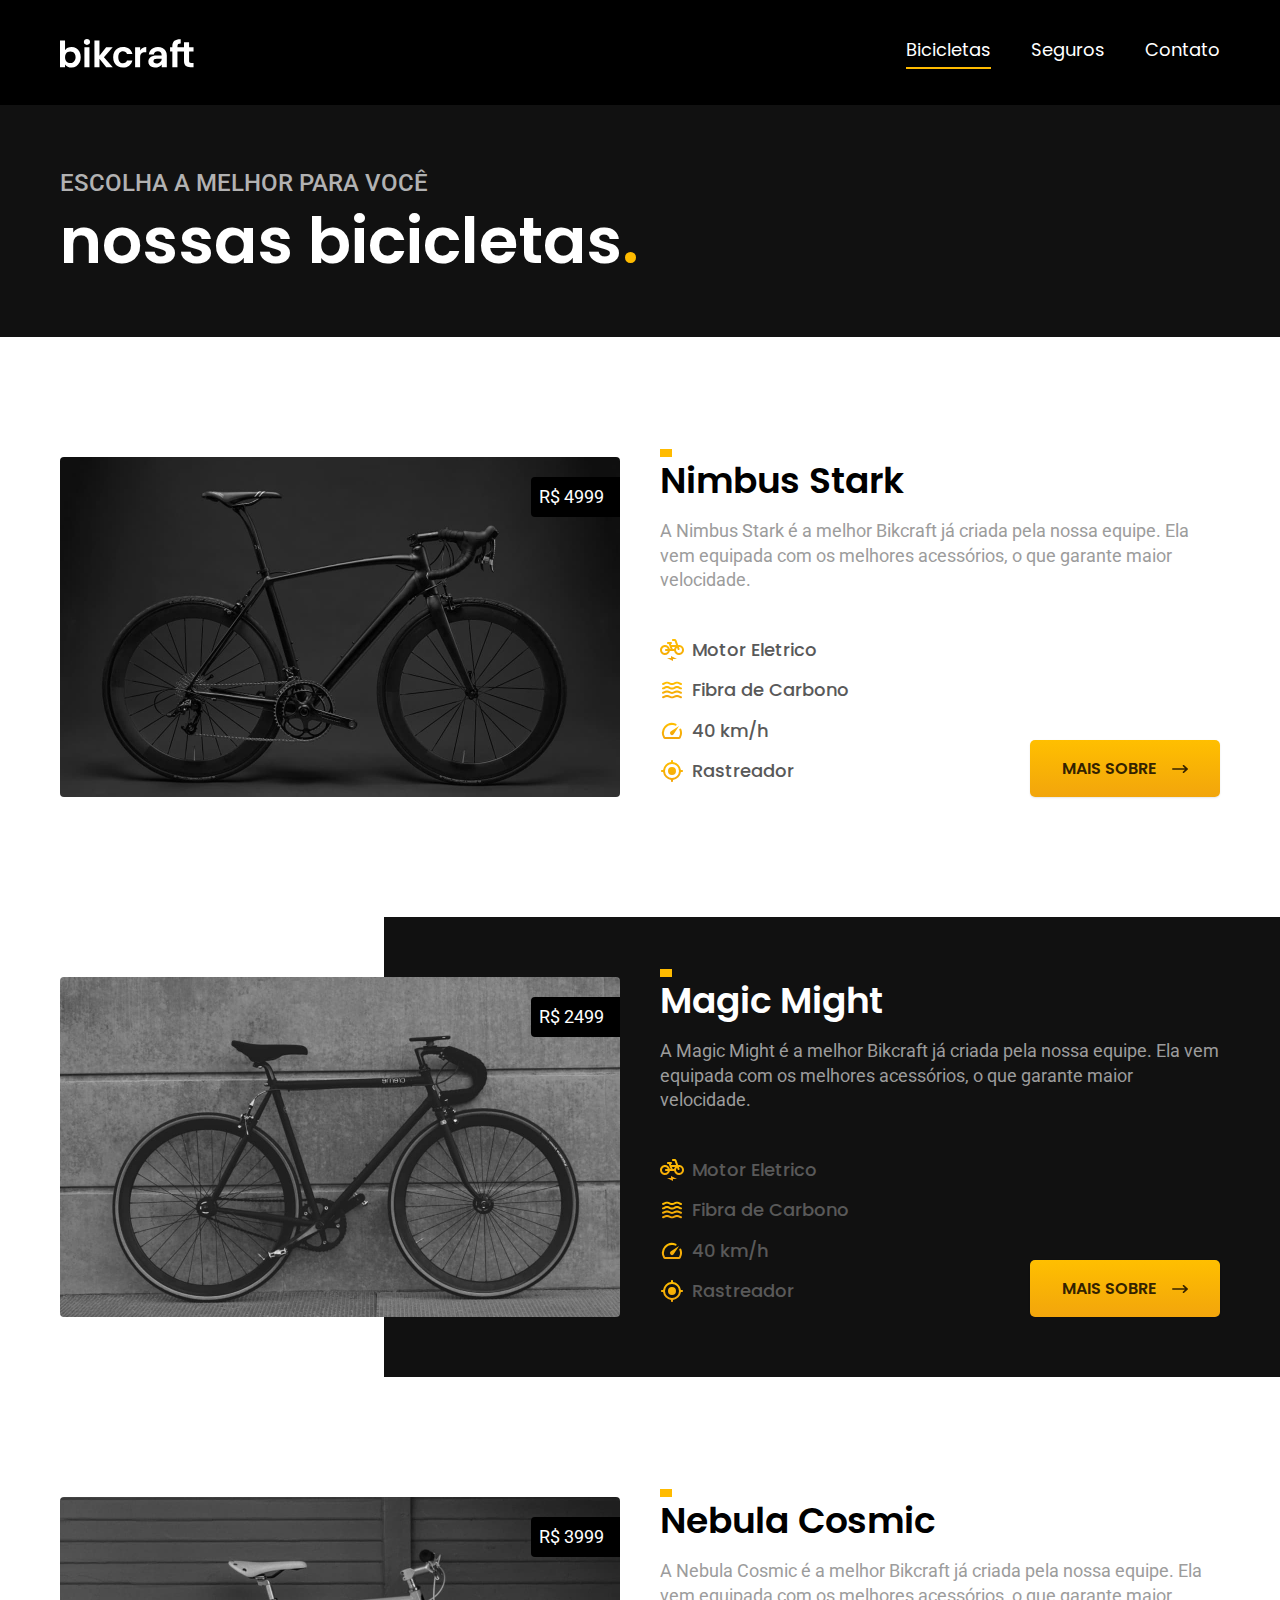
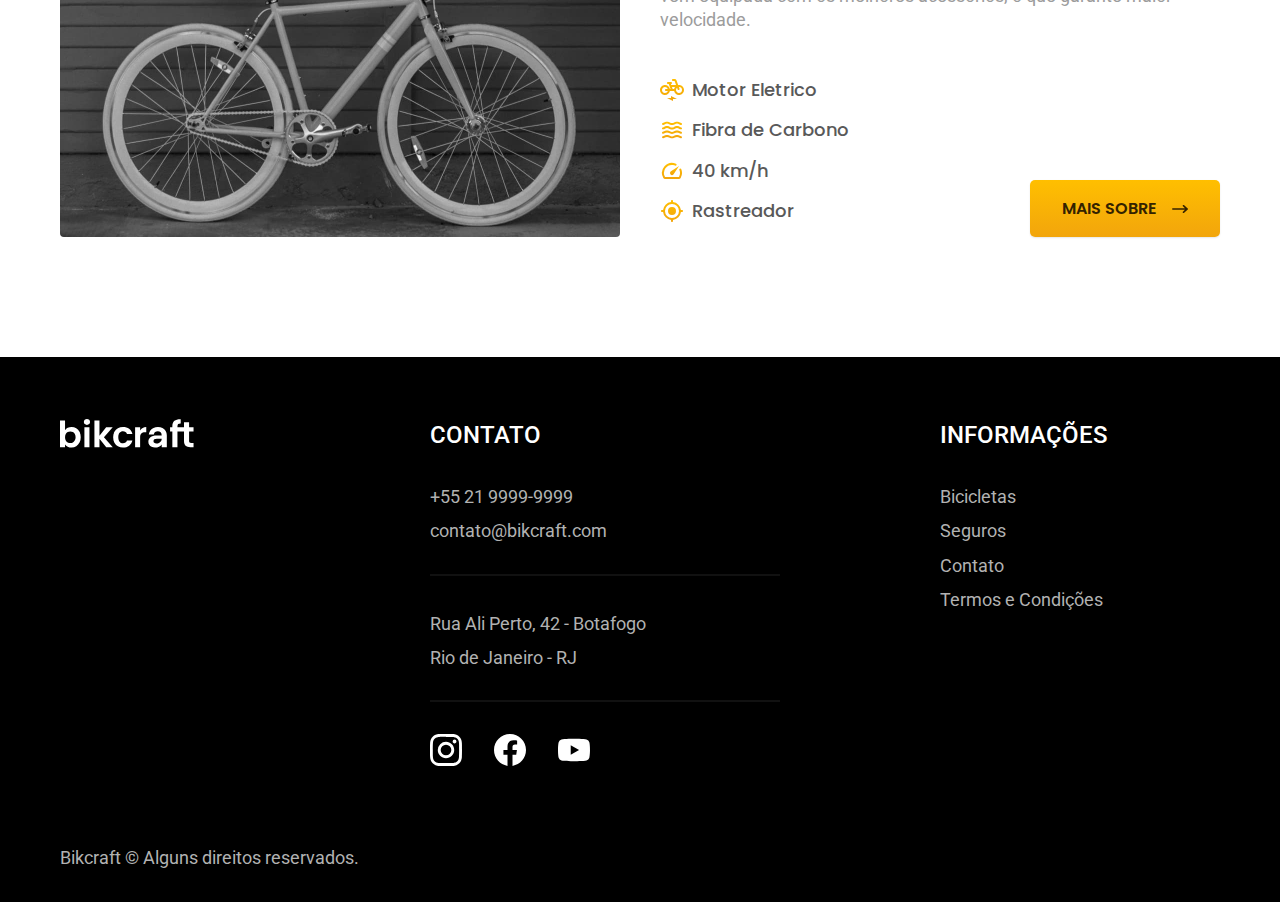
==== bicicletas.html @ 61b327f5 "Ajuste no contato" ====
<!DOCTYPE html>
<html lang="en">

<head>
  <meta charset="UTF-8">
  <meta http-equiv="X-UA-Compatible" content="IE=edge">
  <meta name="viewport" content="width=device-width, initial-scale=1.0">
  <link rel="preconnect" href="https://fonts.googleapis.com">
  <link rel="preconnect" href="https://fonts.gstatic.com" crossorigin>
  <link href="https://fonts.googleapis.com/css2?family=Poppins:wght@400;600&family=Roboto:wght@400;500&display=swap" rel="stylesheet">
  <link rel="preconnect" href="https://fonts.gstatic.com" crossorigin>
  <link href="https://fonts.googleapis.com/css2?family=Merriweather:ital,wght@1,900&display=swap" rel="stylesheet">
  <link rel="stylesheet" href="style.css">
  <link rel="stylesheet" href="reset.css">
  <title>Bikcraft</title>
</head>

<body id="bicicletas">
  <header class="background-preto branca ">
    <div class="header conteiner">
      <a href="./index.html">
        <img src="./img/bikcraft.svg" width="1280" height="1600" alt="">
      </a>

      <nav class="lista-header">
        <ul>
          <li><a id="bicicletas-2" href="./bicicletas.html">Bicicletas</a></li>
          <li><a href="./seguros.html">Seguros</a></li>
          <li><a href="./contato.html">Contato</a></li>
        </ul>
      </nav>
    </div>
  </header>

  <main class="main-bicicletas">
    <div class="titulo-bg">
      <div class="titulo conteiner">
        <p class="font-2-l-b cinza">Escolha a melhor para você</p>
        <h2 class="font-1-xxl branca">nossas bicicletas<span class="detalhe">.</span></h2>
      </div>
    </div>

    <div class="conteiner-bikes">
      <div class="nimbus conteiner">
        <div class="nimbus-img">
          <img src="./img/bicicletas/nimbus.jpg" alt="">
          <span class="font-2-m branca">R$ 4999</span>
        </div>

        <div class="conteudo-lista">
          <h3 class="font-1-ls">Nimbus Stark</h3>
          <p class="font-2-m cor-6">A Nimbus Stark é a melhor Bikcraft já criada pela nossa equipe. Ela vem equipada com os melhores acessórios, o que garante maior velocidade.</p>

          <ul class="lista-qualidades">
            <li> <img src="./img/icones/eletrica.svg" alt="">
              <h4 class="font-1-m cor-8">Motor Eletrico</h4>
            </li>
            <li><img src="./img/icones/carbono.svg" alt="">
              <h4 class="font-1-m cor-8">Fibra de Carbono</h4>
            </li>
            <li><img src="./img/icones/velocidade.svg" alt="">
              <h4 class="font-1-m cor-8">40 km/h</h4>
            </li>
            <li><img src="./img/icones/rastreador.svg" alt="">
              <h4 class="font-1-m cor-8">Rastreador</h4>
            </li>
          </ul>
          <a id="bnt-bicicletas" class="bnt" href="">MAIS SOBRE <img src="./img/icones/seta.svg" alt=""></a>
        </div>
      </div>


      <div class="bg-conteiner">
        <div class="conteiner magic">
          <div class="magic-img">
            <img src="./img/bicicletas/magic.jpg" alt="">
            <span class="font-2-m branca">R$ 2499</span>
          </div>

          <div class="conteudo-lista">
            <h3 class="font-1-ls branca">Magic Might</h3>
            <p class="font-2-m cor-6">A Magic Might é a melhor Bikcraft já criada pela nossa equipe. Ela vem equipada com os melhores acessórios, o que garante maior velocidade.</p>

            <ul class="lista-qualidades">
              <li> <img src="./img/icones/eletrica.svg" alt="">
                <h4 class="font-1-m cor-8">Motor Eletrico</h4>
              </li>
              <li><img src="./img/icones/carbono.svg" alt="">
                <h4 class="font-1-m cor-8">Fibra de Carbono</h4>
              </li>
              <li><img src="./img/icones/velocidade.svg" alt="">
                <h4 class="font-1-m cor-8">40 km/h</h4>
              </li>
              <li><img src="./img/icones/rastreador.svg" alt="">
                <h4 class="font-1-m cor-8">Rastreador</h4>
              </li>
            </ul>
            <a id="bnt-bicicletas" class="bnt" href="">MAIS SOBRE <img src="./img/icones/seta.svg" alt=""></a>
          </div>
        </div>
      </div>



      <div class="conteiner nebula">
        <div class="nebula-img">
          <img src="./img/bicicletas/nebula.jpg" alt="">
          <span class="font-2-m branca">R$ 3999</span>
        </div>

        <div class="conteudo-lista">
          <h3 class="font-1-ls">Nebula Cosmic</h3>
          <p class="font-2-m cor-6">A Nebula Cosmic é a melhor Bikcraft já criada pela nossa equipe. Ela vem equipada com os melhores acessórios, o que garante maior velocidade.</p>

          <ul class="lista-qualidades">
            <li> <img src="./img/icones/eletrica.svg" alt="">
              <h4 class="font-1-m cor-8">Motor Eletrico</h4>
            </li>
            <li><img src="./img/icones/carbono.svg" alt="">
              <h4 class="font-1-m cor-8">Fibra de Carbono</h4>
            </li>
            <li><img src="./img/icones/velocidade.svg" alt="">
              <h4 class="font-1-m cor-8">40 km/h</h4>
            </li>
            <li><img src="./img/icones/rastreador.svg" alt="">
              <h4 class="font-1-m cor-8">Rastreador</h4>
            </li>
          </ul>
          <a id="bnt-bicicletas" class="bnt" href="">MAIS SOBRE <img src="./img/icones/seta.svg" alt=""></a>
        </div>
      </div>
    </div>
    </div>

  </main>



  <footer class="section-footer">
    <div class="conteiner-footer conteiner">

      <div class="img-footer">
        <img src="./img/bikcraft.svg" alt="">
      </div>

      <div class="conteudo-footer">
        <h3 class="font-2-l-b branca">Contato</h3>
        <div class="contato-footer">
          <p class="cor-5 font-2-m">+55 21 9999-9999</p>
          <p class="cor-5 font-2-m">contato@bikcraft.com</p>
        </div>

        <br><br>
        <div class="endereço-footer">
          <p class="cor-5 font-2-m">Rua Ali Perto, 42 - Botafogo</p>
          <p class="cor-5 font-2-m">Rio de Janeiro - RJ</p>
        </div>


        <div class="redes-footer">
          <img src="./img/redes/instagram.svg" alt="">
          <img src="./img/redes/facebook.svg" alt="">
          <img src="./img/redes/youtube.svg" alt="">
        </div>
      </div>

      <div class="nav-footer">
        <h3 class="font-2-l-b branca">Informações</h3>

        <ul class="lista-footer cor-5 font-2-m">
          <li><a href="./bicicletas.html">Bicicletas</a></li>
          <li><a href="./seguros.html">Seguros</a></li>
          <li><a href="./contato.html">Contato</a></li>
          <li><a href="./termos.html">Termos e Condições</a></li>
        </ul>
      </div>
      <p class="direitos cor-5 font-2-m">Bikcraft © Alguns direitos reservados.</p>
    </div>



  </footer>

</body>

</html>
---- style.css ----
/* sessões home */
@import url("./styles/home/main.css");
@import url("./styles/home/section-escolha.css");
@import url("./styles/home/section-tecnologias.css");
@import url("./styles/home/section-parceiros.css");
@import url("./styles/home/section-depoimento.css");
@import url("./styles/home/section-seguro.css");


/* Contatos */
@import url("./styles/contato/contato.css");

/* bicicletas */
@import url("./styles/bicicletas/bicicletas.css");

/* seguros */
@import url("./styles/seguro/seguros.css");
@import url("./styles/seguro/vantagens.css");
@import url("./styles/seguro/perguntas.css");

/* Termos */
@import url("./styles/termos/termos.css");

/* Global */
@import url("./styles/global/header.css");
@import url("./styles/global/footer.css");
@import url("./styles/global/reset.css");

/* css utilitário */
@import url("./utilidades/componestes.css");
@import url("./utilidades/cores.css");
@import url("./utilidades/tipografia.css");


:root {
  --cor-0: #ffffff;
  --cor-1: #f7f7f7;
  --cor-2: #ededed;
  --cor-3: #dedede;
  --cor-4: #cccccc;
  --cor-5: #b2b2b2;
  --cor-6: #9c9c9c;
  --cor-7: #717171;
  --cor-8: #595959;
  --cor-9: #404040;
  --cor-10: #2e2e2e;
  --cor-11: #111111;
  --cor-12: #000000;
  --cor-p1: #ffbb00;
  --cor-p2: #e4a30b;
  --cor-p3: #a66f00;
  --cor-p4: #664400;
  --cor-p5: #332200;
}
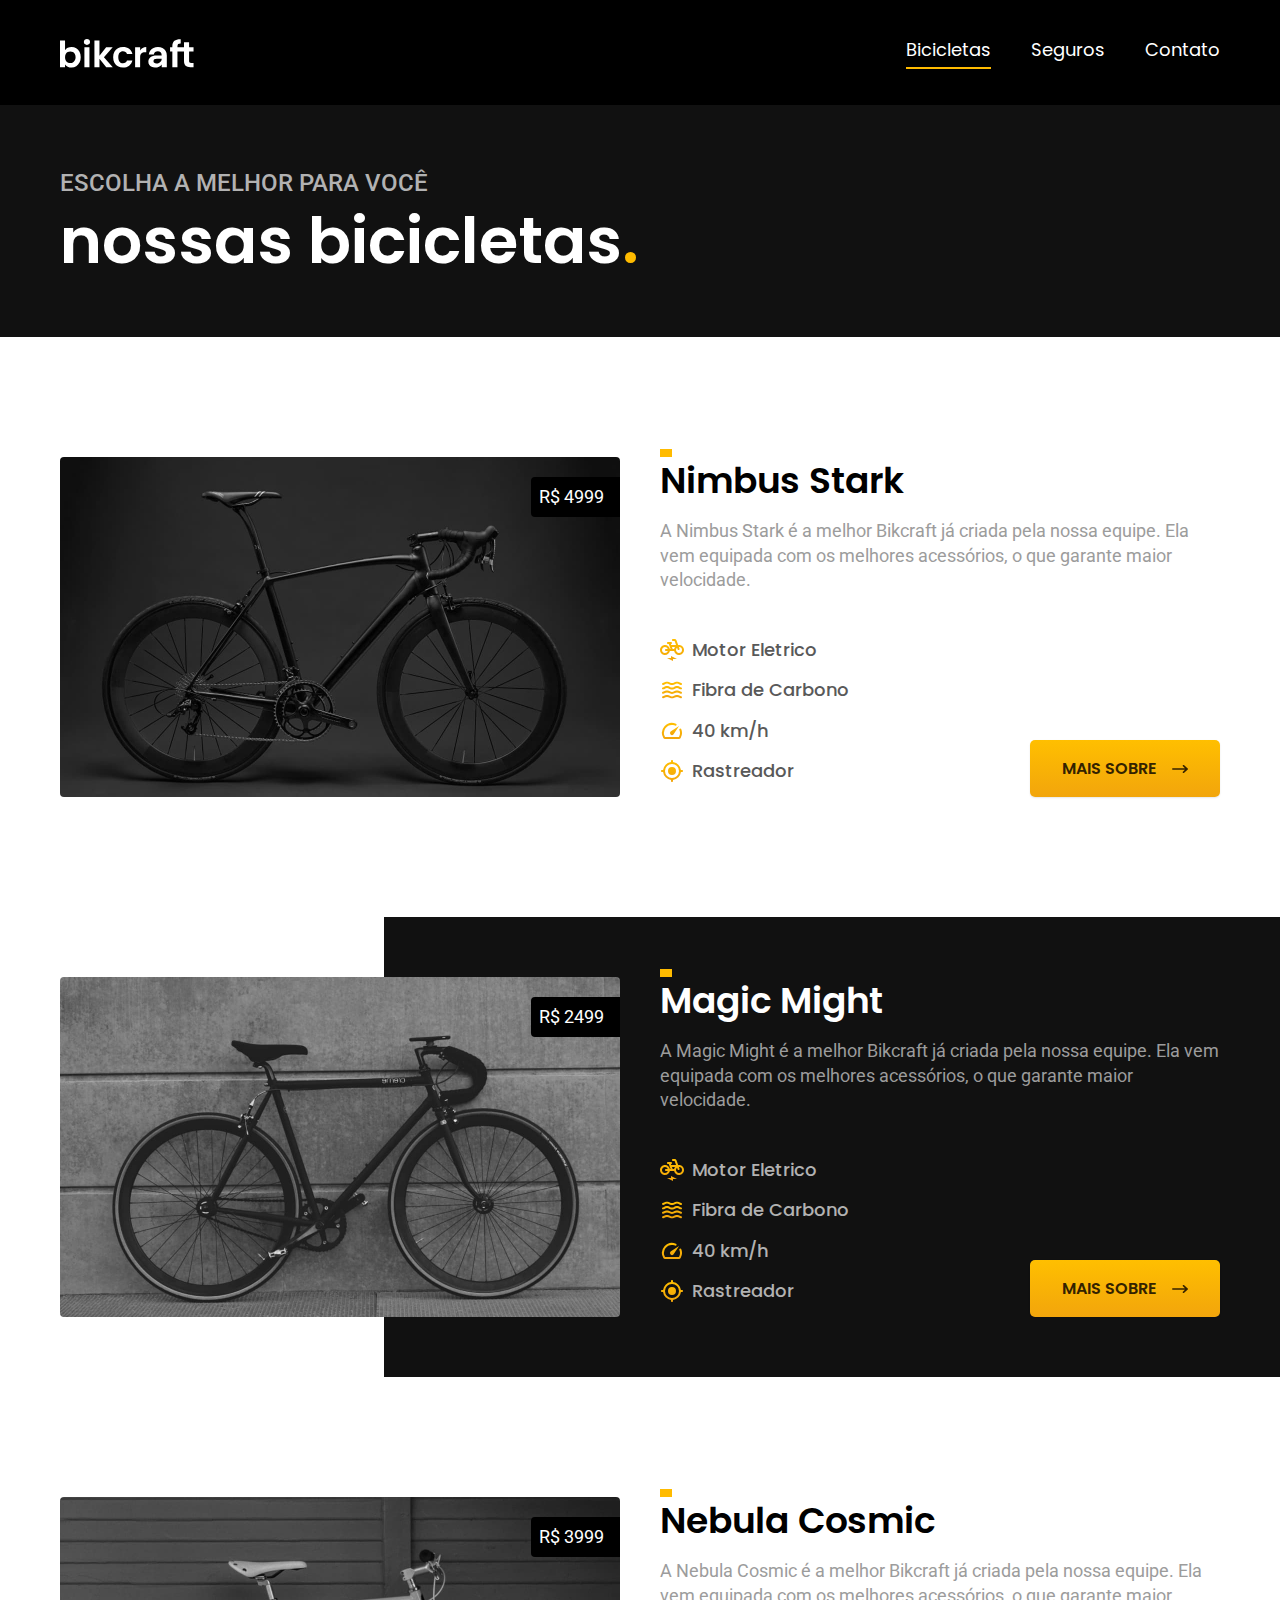
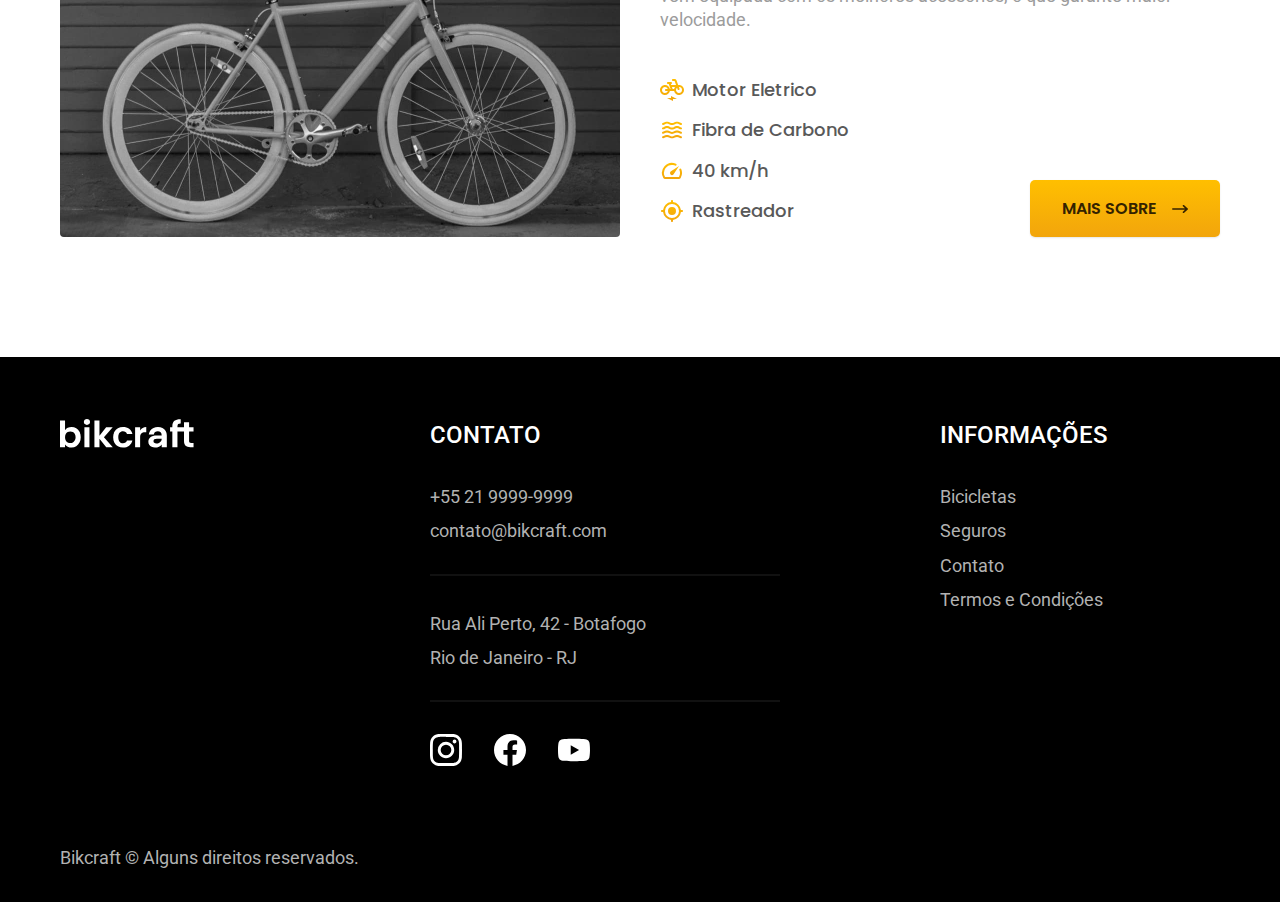
==== commit 107ebebb: "ajuste no forms" ====
--- a/bicicletas.html
+++ b/bicicletas.html
@@ -83,16 +83,16 @@
 
             <ul class="lista-qualidades">
               <li> <img src="./img/icones/eletrica.svg" alt="">
-                <h4 class="font-1-m cor-8">Motor Eletrico</h4>
+                <h4 class="font-1-m cor-5">Motor Eletrico</h4>
               </li>
               <li><img src="./img/icones/carbono.svg" alt="">
-                <h4 class="font-1-m cor-8">Fibra de Carbono</h4>
+                <h4 class="font-1-m cor-5">Fibra de Carbono</h4>
               </li>
               <li><img src="./img/icones/velocidade.svg" alt="">
-                <h4 class="font-1-m cor-8">40 km/h</h4>
+                <h4 class="font-1-m cor-5">40 km/h</h4>
               </li>
               <li><img src="./img/icones/rastreador.svg" alt="">
-                <h4 class="font-1-m cor-8">Rastreador</h4>
+                <h4 class="font-1-m cor-5">Rastreador</h4>
               </li>
             </ul>
             <a id="bnt-bicicletas" class="bnt" href="">MAIS SOBRE <img src="./img/icones/seta.svg" alt=""></a>
